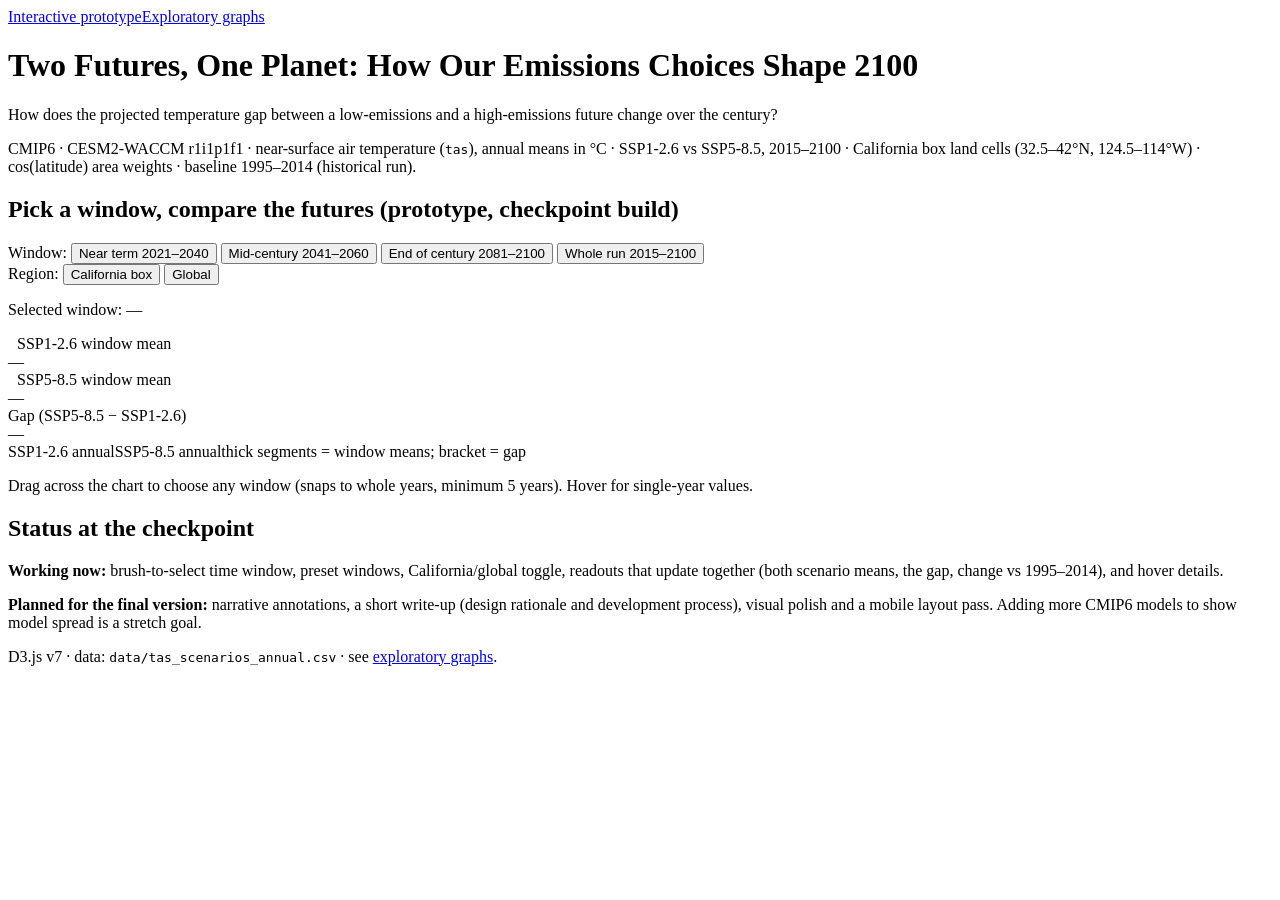
==== index.html @ b0ca7f47 "Add prototype, exploratory graphs page, README" ====
<!doctype html>
<html lang="en">
<head>
  <meta charset="utf-8">
  <meta name="viewport" content="width=device-width, initial-scale=1">
  <title>Two Futures, One Planet</title>
  <link rel="stylesheet" href="css/style.css">
</head>
<body>
<main>
  <nav class="top"><a href="index.html">Interactive prototype</a><a href="exploration.html">Exploratory graphs</a></nav>
  <header>
    <h1>Two Futures, One Planet: How Our Emissions Choices Shape 2100</h1>
    <p class="question">How does the projected temperature gap between a low-emissions and a high-emissions future change over the century?</p>
    <p class="data-note">CMIP6 · CESM2-WACCM r1i1p1f1 · near-surface air temperature (<code>tas</code>), annual means in °C ·
      SSP1-2.6 vs SSP5-8.5, 2015–2100 · <span id="region-note">California box land cells (32.5–42°N, 124.5–114°W)</span> · cos(latitude) area weights · baseline 1995–2014 (historical run).</p>
  </header>

  <section class="card">
    <h2>Pick a window, compare the futures <span class="status">(prototype, checkpoint build)</span></h2>
    <div class="controls">
      <div class="group"><span class="group-label">Window:</span>
        <button class="chip" data-a="2021" data-b="2040">Near term 2021–2040</button>
        <button class="chip" data-a="2041" data-b="2060">Mid-century 2041–2060</button>
        <button class="chip" data-a="2081" data-b="2100">End of century 2081–2100</button>
        <button class="chip" data-a="2015" data-b="2100">Whole run 2015–2100</button>
      </div>
      <div class="group"><span class="group-label">Region:</span>
        <button class="chip" data-region="ca" aria-pressed="true">California box</button>
        <button class="chip" data-region="glob" aria-pressed="false">Global</button>
      </div>
    </div>
    <p class="window-label">Selected window: <span id="win-label">—</span></p>
    <div class="readout" aria-live="polite">
      <div class="tile"><div class="k"><i class="dot" style="width:9px;height:9px;border-radius:50%;background:var(--low);display:inline-block"></i>SSP1-2.6 window mean</div><div class="v" id="v-low">—</div><div class="s" id="s-low"></div></div>
      <div class="tile"><div class="k"><i class="dot" style="width:9px;height:9px;border-radius:50%;background:var(--high);display:inline-block"></i>SSP5-8.5 window mean</div><div class="v" id="v-high">—</div><div class="s" id="s-high"></div></div>
      <div class="tile"><div class="k">Gap (SSP5-8.5 − SSP1-2.6)</div><div class="v" id="v-gap">—</div><div class="s" id="s-gap"></div></div>
    </div>
    <div class="legend"><span><i style="background:var(--low)"></i>SSP1-2.6 annual</span><span><i style="background:var(--high)"></i>SSP5-8.5 annual</span><span><i style="background:var(--text-primary)"></i>thick segments = window means; bracket = gap</span></div>
    <div class="chart" id="proto"></div>
    <p class="status">Drag across the chart to choose any window (snaps to whole years, minimum 5 years). Hover for single-year values.</p>
  </section>

  <section class="card">
    <h2>Status at the checkpoint</h2>
    <p class="finding"><strong>Working now:</strong> brush-to-select time window, preset windows, California/global toggle, readouts that update together (both scenario means, the gap, change vs 1995–2014), and hover details.</p>
    <p class="finding"><strong>Planned for the final version:</strong> narrative annotations, a short write-up (design rationale and development process), visual polish and a mobile layout pass. Adding more CMIP6 models to show model spread is a stretch goal.</p>
  </section>
  <footer>D3.js v7 · data: <code>data/tas_scenarios_annual.csv</code> · see <a href="exploration.html">exploratory graphs</a>.</footer>
</main>
<script src="lib/d3.v7.min.js"></script>
<script src="js/common.js"></script>
<script src="js/prototype.js"></script>
</body>
</html>
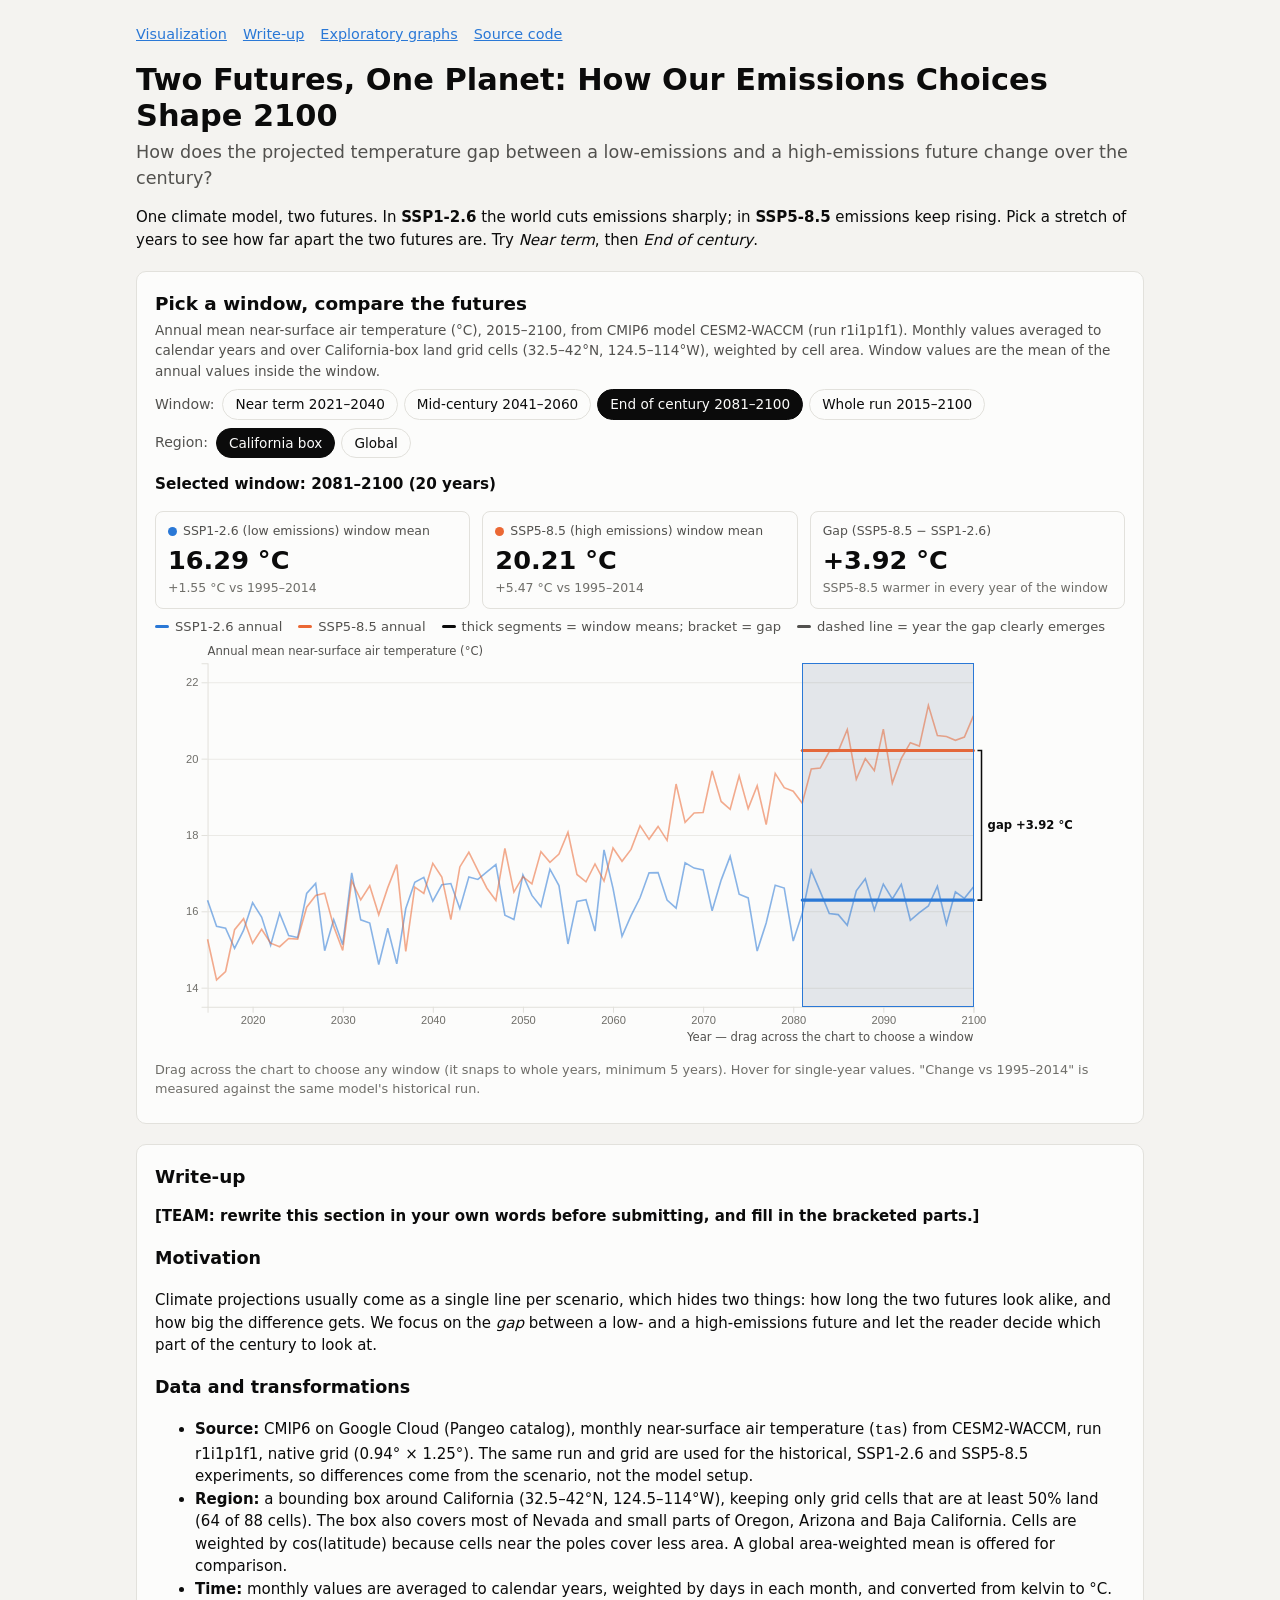
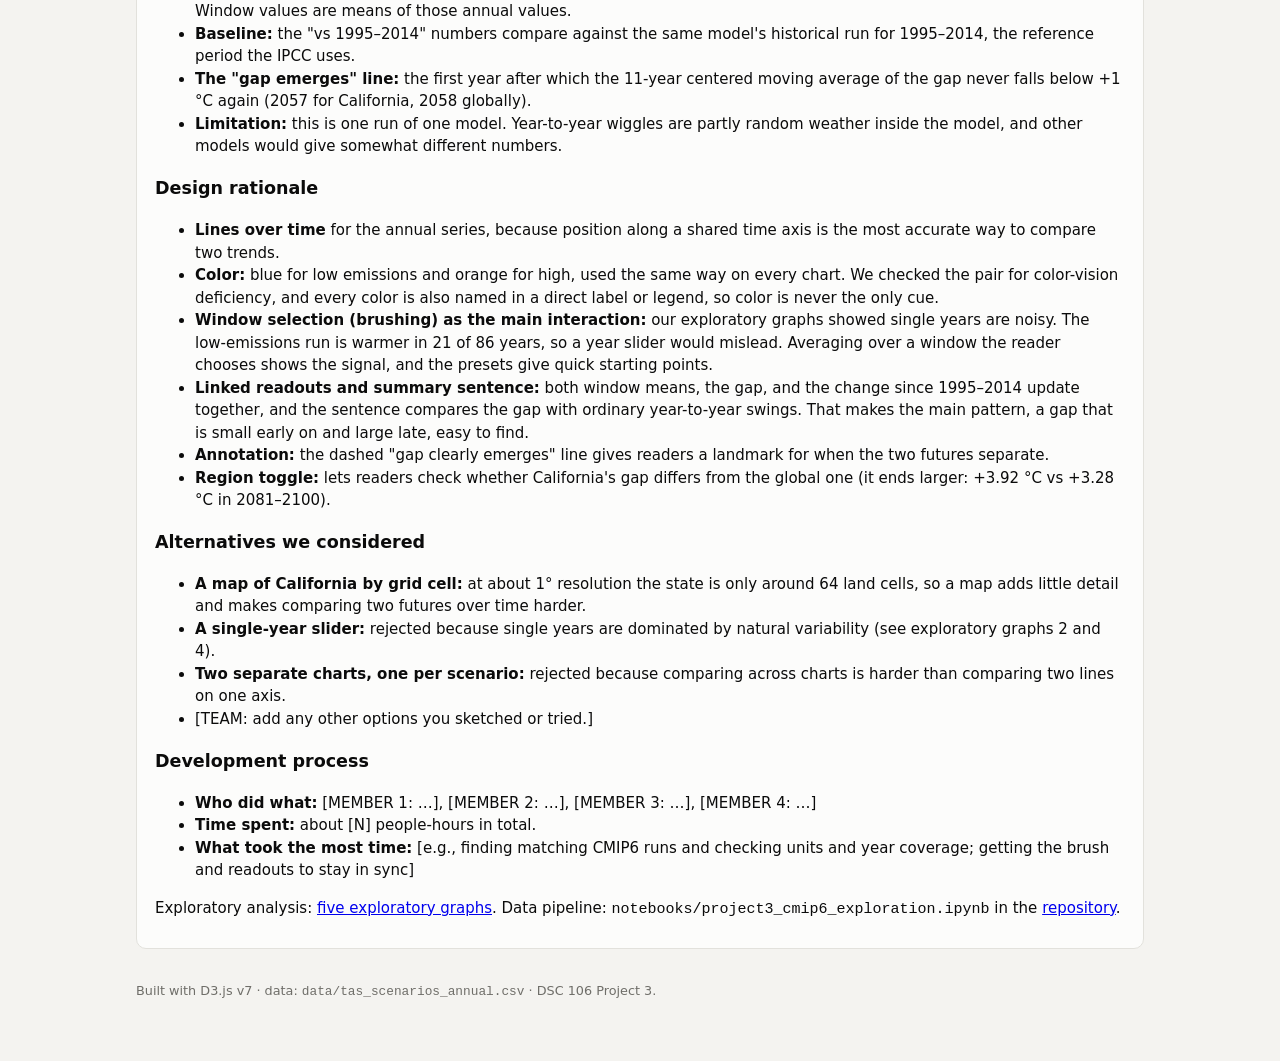
==== commit 7812bbe4: "Final version: remove checkpoint text, add subtitle, summary, write-up" ====
--- a/index.html
+++ b/index.html
@@ -8,16 +8,18 @@
 </head>
 <body>
 <main>
-  <nav class="top"><a href="index.html">Interactive prototype</a><a href="exploration.html">Exploratory graphs</a></nav>
+  <nav class="top"><a href="#viz">Visualization</a><a href="#writeup">Write-up</a><a href="exploration.html">Exploratory graphs</a><a href="https://github.com/jaceyccy/dsc106-project3">Source code</a></nav>
   <header>
     <h1>Two Futures, One Planet: How Our Emissions Choices Shape 2100</h1>
     <p class="question">How does the projected temperature gap between a low-emissions and a high-emissions future change over the century?</p>
-    <p class="data-note">CMIP6 · CESM2-WACCM r1i1p1f1 · near-surface air temperature (<code>tas</code>), annual means in °C ·
-      SSP1-2.6 vs SSP5-8.5, 2015–2100 · <span id="region-note">California box land cells (32.5–42°N, 124.5–114°W)</span> · cos(latitude) area weights · baseline 1995–2014 (historical run).</p>
+    <p class="intro">One climate model, two futures. In <strong>SSP1-2.6</strong> the world cuts emissions sharply; in <strong>SSP5-8.5</strong> emissions keep rising. Pick a stretch of years to see how far apart the two futures are. Try <em>Near term</em>, then <em>End of century</em>.</p>
   </header>
 
-  <section class="card">
-    <h2>Pick a window, compare the futures <span class="status">(prototype, checkpoint build)</span></h2>
+  <section class="card" id="viz">
+    <h2>Pick a window, compare the futures</h2>
+    <p class="subtitle" id="chart-subtitle">Annual mean near-surface air temperature (°C), 2015–2100, from CMIP6 model CESM2-WACCM (run r1i1p1f1).
+      Monthly values averaged to calendar years and over <span id="region-note">California-box land grid cells (32.5–42°N, 124.5–114°W), weighted by cell area</span>.
+      Window values are the mean of the annual values inside the window.</p>
     <div class="controls">
       <div class="group"><span class="group-label">Window:</span>
         <button class="chip" data-a="2021" data-b="2040">Near term 2021–2040</button>
@@ -31,22 +33,61 @@
       </div>
     </div>
     <p class="window-label">Selected window: <span id="win-label">—</span></p>
+    <p class="summary" id="summary" aria-live="polite"></p>
     <div class="readout" aria-live="polite">
-      <div class="tile"><div class="k"><i class="dot" style="width:9px;height:9px;border-radius:50%;background:var(--low);display:inline-block"></i>SSP1-2.6 window mean</div><div class="v" id="v-low">—</div><div class="s" id="s-low"></div></div>
-      <div class="tile"><div class="k"><i class="dot" style="width:9px;height:9px;border-radius:50%;background:var(--high);display:inline-block"></i>SSP5-8.5 window mean</div><div class="v" id="v-high">—</div><div class="s" id="s-high"></div></div>
+      <div class="tile"><div class="k"><i class="dot" style="width:9px;height:9px;border-radius:50%;background:var(--low);display:inline-block"></i>SSP1-2.6 (low emissions) window mean</div><div class="v" id="v-low">—</div><div class="s" id="s-low"></div></div>
+      <div class="tile"><div class="k"><i class="dot" style="width:9px;height:9px;border-radius:50%;background:var(--high);display:inline-block"></i>SSP5-8.5 (high emissions) window mean</div><div class="v" id="v-high">—</div><div class="s" id="s-high"></div></div>
       <div class="tile"><div class="k">Gap (SSP5-8.5 − SSP1-2.6)</div><div class="v" id="v-gap">—</div><div class="s" id="s-gap"></div></div>
     </div>
-    <div class="legend"><span><i style="background:var(--low)"></i>SSP1-2.6 annual</span><span><i style="background:var(--high)"></i>SSP5-8.5 annual</span><span><i style="background:var(--text-primary)"></i>thick segments = window means; bracket = gap</span></div>
+    <div class="legend"><span><i style="background:var(--low)"></i>SSP1-2.6 annual</span><span><i style="background:var(--high)"></i>SSP5-8.5 annual</span><span><i style="background:var(--text-primary)"></i>thick segments = window means; bracket = gap</span><span><i style="background:var(--text-secondary)"></i>dashed line = year the gap clearly emerges</span></div>
     <div class="chart" id="proto"></div>
-    <p class="status">Drag across the chart to choose any window (snaps to whole years, minimum 5 years). Hover for single-year values.</p>
+    <p class="status">Drag across the chart to choose any window (it snaps to whole years, minimum 5 years). Hover for single-year values. "Change vs 1995–2014" is measured against the same model's historical run.</p>
   </section>
 
-  <section class="card">
-    <h2>Status at the checkpoint</h2>
-    <p class="finding"><strong>Working now:</strong> brush-to-select time window, preset windows, California/global toggle, readouts that update together (both scenario means, the gap, change vs 1995–2014), and hover details.</p>
-    <p class="finding"><strong>Planned for the final version:</strong> narrative annotations, a short write-up (design rationale and development process), visual polish and a mobile layout pass. Adding more CMIP6 models to show model spread is a stretch goal.</p>
+  <section class="card writeup" id="writeup">
+    <h2>Write-up</h2>
+    <p class="note-to-team"><strong>[TEAM: rewrite this section in your own words before submitting, and fill in the bracketed parts.]</strong></p>
+
+    <h3>Motivation</h3>
+    <p>Climate projections usually come as a single line per scenario, which hides two things: how long the two futures look alike, and how big the difference gets. We focus on the <em>gap</em> between a low- and a high-emissions future and let the reader decide which part of the century to look at.</p>
+
+    <h3>Data and transformations</h3>
+    <ul>
+      <li><strong>Source:</strong> CMIP6 on Google Cloud (Pangeo catalog), monthly near-surface air temperature (<code>tas</code>) from CESM2-WACCM, run r1i1p1f1, native grid (0.94° × 1.25°). The same run and grid are used for the historical, SSP1-2.6 and SSP5-8.5 experiments, so differences come from the scenario, not the model setup.</li>
+      <li><strong>Region:</strong> a bounding box around California (32.5–42°N, 124.5–114°W), keeping only grid cells that are at least 50% land (64 of 88 cells). The box also covers most of Nevada and small parts of Oregon, Arizona and Baja California. Cells are weighted by cos(latitude) because cells near the poles cover less area. A global area-weighted mean is offered for comparison.</li>
+      <li><strong>Time:</strong> monthly values are averaged to calendar years, weighted by days in each month, and converted from kelvin to °C. Window values are means of those annual values.</li>
+      <li><strong>Baseline:</strong> the "vs 1995–2014" numbers compare against the same model's historical run for 1995–2014, the reference period the IPCC uses.</li>
+      <li><strong>The "gap emerges" line:</strong> the first year after which the 11-year centered moving average of the gap never falls below +1 °C again (2057 for California, 2058 globally).</li>
+      <li><strong>Limitation:</strong> this is one run of one model. Year-to-year wiggles are partly random weather inside the model, and other models would give somewhat different numbers.</li>
+    </ul>
+
+    <h3>Design rationale</h3>
+    <ul>
+      <li><strong>Lines over time</strong> for the annual series, because position along a shared time axis is the most accurate way to compare two trends.</li>
+      <li><strong>Color:</strong> blue for low emissions and orange for high, used the same way on every chart. We checked the pair for color-vision deficiency, and every color is also named in a direct label or legend, so color is never the only cue.</li>
+      <li><strong>Window selection (brushing) as the main interaction:</strong> our exploratory graphs showed single years are noisy. The low-emissions run is warmer in 21 of 86 years, so a year slider would mislead. Averaging over a window the reader chooses shows the signal, and the presets give quick starting points.</li>
+      <li><strong>Linked readouts and summary sentence:</strong> both window means, the gap, and the change since 1995–2014 update together, and the sentence compares the gap with ordinary year-to-year swings. That makes the main pattern, a gap that is small early on and large late, easy to find.</li>
+      <li><strong>Annotation:</strong> the dashed "gap clearly emerges" line gives readers a landmark for when the two futures separate.</li>
+      <li><strong>Region toggle:</strong> lets readers check whether California's gap differs from the global one (it ends larger: +3.92 °C vs +3.28 °C in 2081–2100).</li>
+    </ul>
+
+    <h3>Alternatives we considered</h3>
+    <ul>
+      <li><strong>A map of California by grid cell:</strong> at about 1° resolution the state is only around 64 land cells, so a map adds little detail and makes comparing two futures over time harder.</li>
+      <li><strong>A single-year slider:</strong> rejected because single years are dominated by natural variability (see exploratory graphs 2 and 4).</li>
+      <li><strong>Two separate charts, one per scenario:</strong> rejected because comparing across charts is harder than comparing two lines on one axis.</li>
+      <li>[TEAM: add any other options you sketched or tried.]</li>
+    </ul>
+
+    <h3>Development process</h3>
+    <ul>
+      <li><strong>Who did what:</strong> [MEMBER 1: …], [MEMBER 2: …], [MEMBER 3: …], [MEMBER 4: …]</li>
+      <li><strong>Time spent:</strong> about [N] people-hours in total.</li>
+      <li><strong>What took the most time:</strong> [e.g., finding matching CMIP6 runs and checking units and year coverage; getting the brush and readouts to stay in sync]</li>
+    </ul>
+    <p>Exploratory analysis: <a href="exploration.html">five exploratory graphs</a>. Data pipeline: <code>notebooks/project3_cmip6_exploration.ipynb</code> in the <a href="https://github.com/jaceyccy/dsc106-project3">repository</a>.</p>
   </section>
-  <footer>D3.js v7 · data: <code>data/tas_scenarios_annual.csv</code> · see <a href="exploration.html">exploratory graphs</a>.</footer>
+  <footer>Built with D3.js v7 · data: <code>data/tas_scenarios_annual.csv</code> · DSC 106 Project 3.</footer>
 </main>
 <script src="lib/d3.v7.min.js"></script>
 <script src="js/common.js"></script>
--- a/css/style.css
+++ b/css/style.css
@@ -0,0 +1,131 @@
+/* Two Futures, One Planet — shared styles (DSC 106 Project 3) */
+:root {
+  color-scheme: light;
+  --surface-0: #f4f3f0;
+  --surface-1: #fcfcfb;
+  --border: #e2e1dc;
+  --grid: #ebeae6;
+  --text-primary: #0b0b0b;
+  --text-secondary: #52514e;
+  --text-muted: #6f6e69;
+  --low: #2a78d6;      /* SSP1-2.6 (categorical slot 1, blue) */
+  --high: #eb6834;     /* SSP5-8.5 (categorical slot 2, orange) */
+  --hist: #6f6e69;     /* historical run: neutral ink */
+  --reg-ca: #1baf7a;   /* California box (slot 3, aqua) — always direct-labelled */
+  --reg-glob: #6250d6; /* Global (slot 7, violet) */
+  --band: rgba(82, 81, 78, 0.10);
+  --brush: rgba(42, 120, 214, 0.12);
+}
+@media (prefers-color-scheme: dark) {
+  :root:not([data-theme="light"]) {
+    color-scheme: dark;
+    --surface-0: #121211;
+    --surface-1: #1a1a19;
+    --border: #33332f;
+    --grid: #2a2a27;
+    --text-primary: #f0efec;
+    --text-secondary: #c3c2b7;
+    --text-muted: #9c9b93;
+    --low: #3987e5;
+    --high: #d95926;
+    --hist: #9c9b93;
+    --reg-ca: #199e70;
+    --reg-glob: #9085e9;
+    --band: rgba(195, 194, 183, 0.10);
+    --brush: rgba(57, 135, 229, 0.18);
+  }
+}
+:root[data-theme="dark"] {
+  color-scheme: dark;
+  --surface-0: #121211; --surface-1: #1a1a19; --border: #33332f; --grid: #2a2a27;
+  --text-primary: #f0efec; --text-secondary: #c3c2b7; --text-muted: #9c9b93;
+  --low: #3987e5; --high: #d95926; --hist: #9c9b93; --reg-ca: #199e70; --reg-glob: #9085e9;
+  --band: rgba(195, 194, 183, 0.10); --brush: rgba(57, 135, 229, 0.18);
+}
+
+* { box-sizing: border-box; }
+body {
+  margin: 0;
+  overflow-x: hidden;
+  background: var(--surface-0);
+  color: var(--text-primary);
+  font: 15px/1.5 system-ui, -apple-system, "Segoe UI", Roboto, sans-serif;
+}
+main { max-width: 1040px; margin: 0 auto; padding: 24px 16px 64px; }
+header h1 { font-size: 1.9rem; line-height: 1.2; margin: 0 0 4px; }
+header .question { font-size: 1.1rem; color: var(--text-secondary); margin: 0 0 8px; }
+header .data-note { font-size: 0.85rem; color: var(--text-muted); margin: 0; }
+nav.top { display: flex; gap: 16px; font-size: 0.9rem; margin-bottom: 16px; flex-wrap: wrap; }
+nav.top a { color: var(--low); }
+
+.card {
+  background: var(--surface-1);
+  border: 1px solid var(--border);
+  border-radius: 10px;
+  padding: 18px 18px 12px;
+  margin: 20px 0;
+}
+.card h2 { font-size: 1.15rem; margin: 0 0 2px; }
+.card .subtitle { font-size: 0.85rem; color: var(--text-secondary); margin: 0 0 8px; }
+.card .finding { font-size: 0.92rem; margin: 8px 0 4px; }
+.card .finding strong { font-weight: 600; }
+.chart { width: 100%; position: relative; }
+.chart svg { display: block; width: 100%; height: auto; overflow: visible; }
+
+.legend { display: flex; gap: 16px; flex-wrap: wrap; font-size: 0.82rem; color: var(--text-secondary); margin: 4px 0 6px; }
+.legend span { display: inline-flex; align-items: center; gap: 6px; }
+.legend i { width: 14px; height: 3px; border-radius: 2px; display: inline-block; }
+.legend i.dot { width: 9px; height: 9px; border-radius: 50%; }
+.legend i.sq { width: 11px; height: 11px; border-radius: 2px; }
+
+.axis text { fill: var(--text-muted); font-size: 11px; }
+.axis path, .axis line { stroke: var(--border); }
+.grid line { stroke: var(--grid); }
+.grid path { display: none; }
+.axis-title { fill: var(--text-secondary); font-size: 11.5px; }
+.label { font-size: 11.5px; fill: var(--text-primary); }
+.label.muted { fill: var(--text-secondary); }
+
+.tooltip {
+  position: absolute; pointer-events: none; z-index: 10;
+  background: var(--surface-1); color: var(--text-primary);
+  border: 1px solid var(--border); border-radius: 8px;
+  box-shadow: 0 4px 14px rgba(0,0,0,0.12);
+  padding: 8px 10px; font-size: 12px; line-height: 1.45;
+  opacity: 0; transition: opacity 80ms; white-space: nowrap;
+}
+.tooltip .tt-row { display: flex; gap: 8px; align-items: center; justify-content: space-between; }
+.tooltip .sw { width: 9px; height: 9px; border-radius: 50%; display: inline-block; margin-right: 4px; }
+.tooltip b { font-weight: 600; }
+
+details.table-view { font-size: 0.82rem; color: var(--text-secondary); margin-top: 6px; }
+details.table-view table { border-collapse: collapse; margin-top: 6px; }
+details.table-view td, details.table-view th { padding: 2px 10px 2px 0; text-align: right; }
+details.table-view th { color: var(--text-primary); font-weight: 600; }
+
+footer { font-size: 0.8rem; color: var(--text-muted); margin-top: 32px; }
+
+/* Prototype controls */
+.controls { display: flex; flex-wrap: wrap; gap: 8px 16px; align-items: center; margin: 6px 0 10px; font-size: 0.88rem; }
+.controls .group { display: flex; gap: 6px; align-items: center; flex-wrap: wrap; }
+.controls .group-label { color: var(--text-secondary); margin-right: 2px; }
+button.chip {
+  font: inherit; font-size: 0.85rem; cursor: pointer;
+  border: 1px solid var(--border); background: var(--surface-1); color: var(--text-primary);
+  border-radius: 999px; padding: 4px 12px; min-height: 30px;
+}
+button.chip[aria-pressed="true"] { background: var(--text-primary); color: var(--surface-1); border-color: var(--text-primary); }
+button.chip:focus-visible { outline: 2px solid var(--low); outline-offset: 2px; }
+.readout { display: grid; grid-template-columns: repeat(3, minmax(0, 1fr)); gap: 12px; margin: 4px 0 8px; }
+.readout .tile { border: 1px solid var(--border); border-radius: 8px; padding: 10px 12px; }
+.readout .tile .k { font-size: 0.78rem; color: var(--text-secondary); display: flex; align-items: center; gap: 6px; }
+.readout .tile .v { font-size: 1.6rem; font-weight: 600; font-variant-numeric: tabular-nums; }
+.readout .tile .s { font-size: 0.78rem; color: var(--text-muted); }
+.brush .selection { fill: var(--brush); stroke: var(--low); stroke-width: 1; }
+.brush .handle { fill: transparent; }
+.window-label { font-size: 0.95rem; font-weight: 600; }
+.status { font-size: 0.8rem; color: var(--text-muted); }
+@media (max-width: 640px) {
+  .readout { grid-template-columns: 1fr; }
+  header h1 { font-size: 1.45rem; }
+}
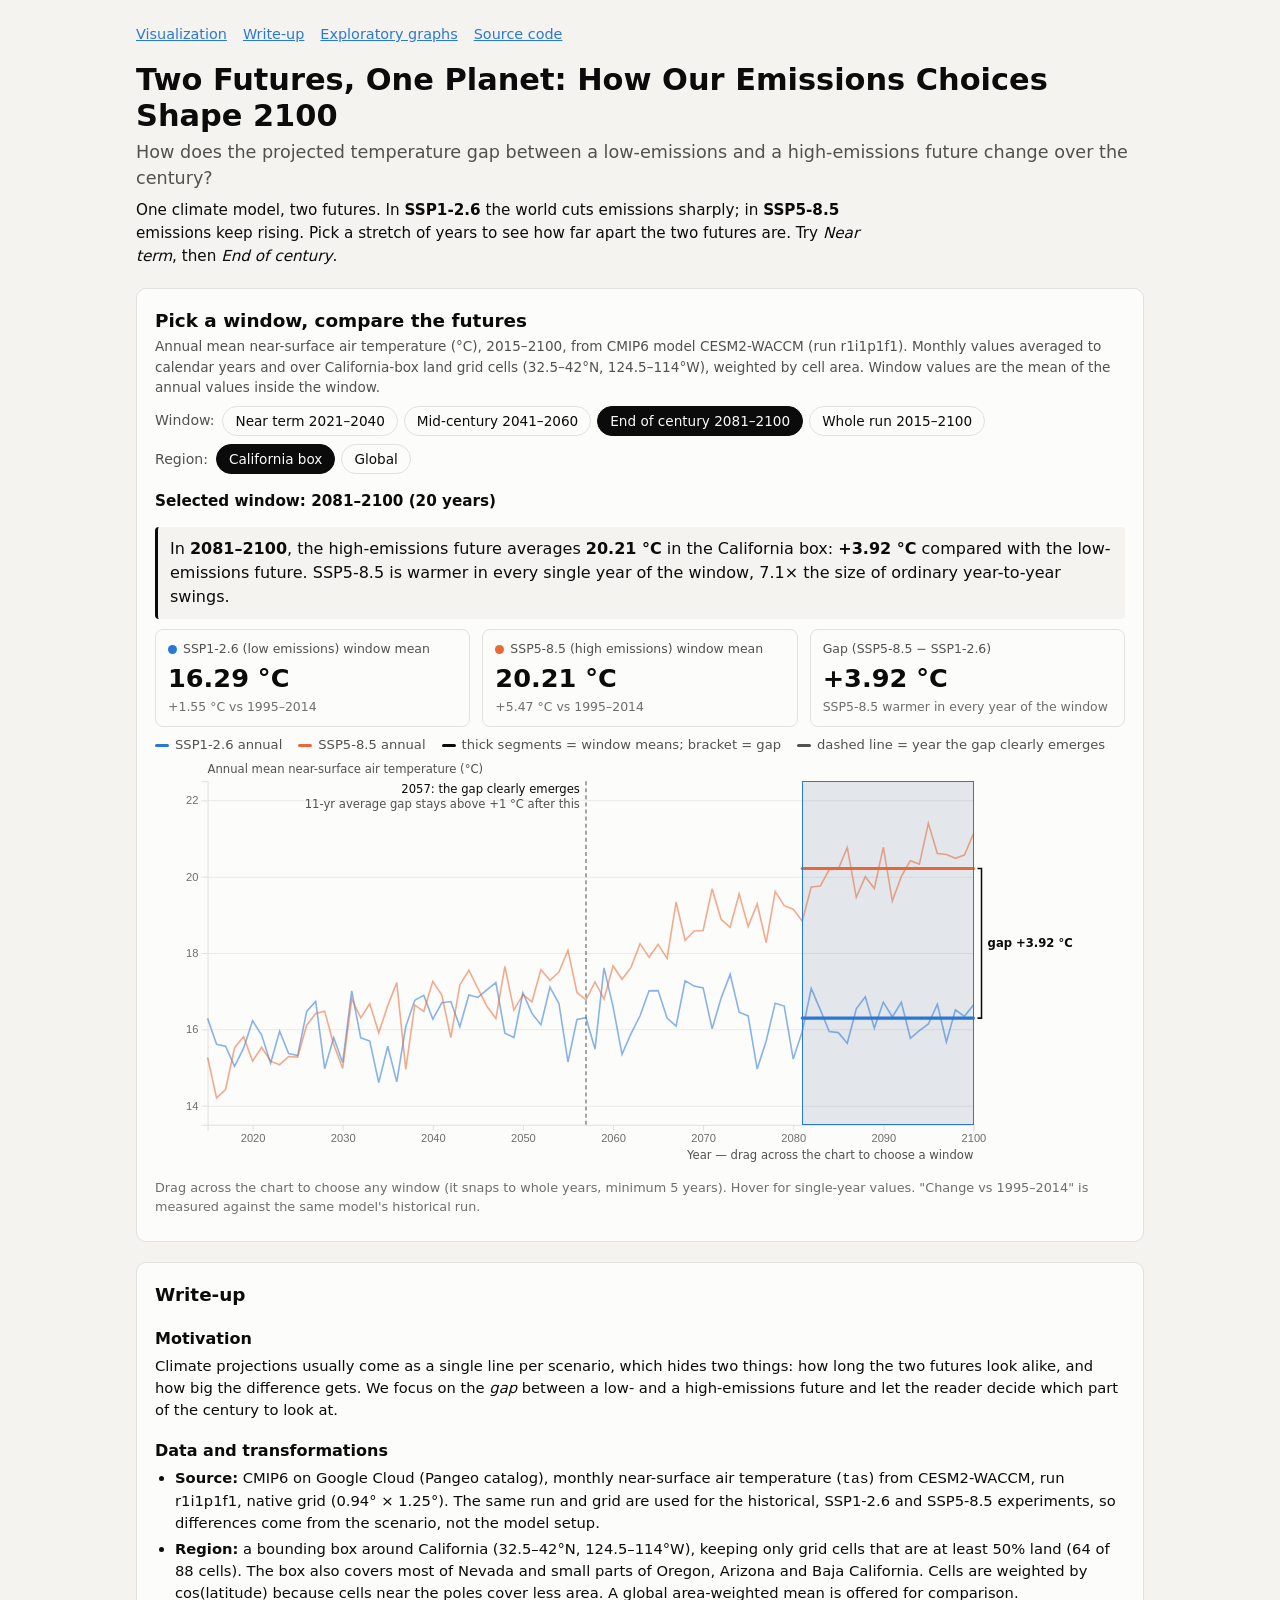
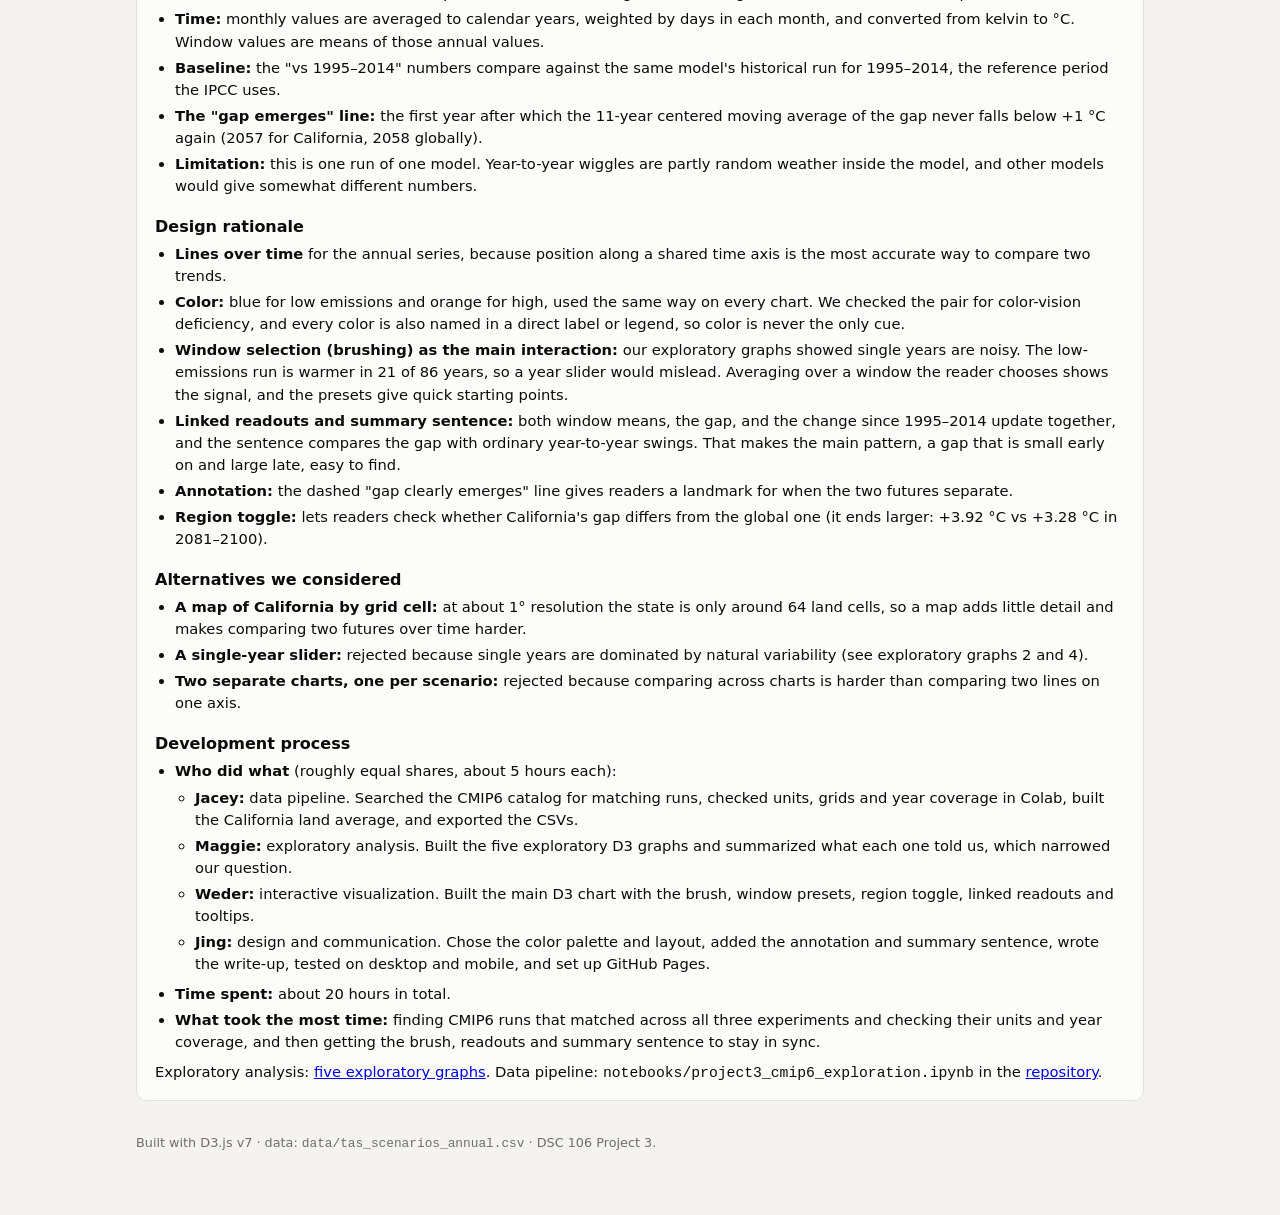
==== commit 80b24dca: "Write-up: fill in development process (team roles, 20 hours), remove placeholders" ====
--- a/index.html
+++ b/index.html
@@ -46,7 +46,6 @@
 
   <section class="card writeup" id="writeup">
     <h2>Write-up</h2>
-    <p class="note-to-team"><strong>[TEAM: rewrite this section in your own words before submitting, and fill in the bracketed parts.]</strong></p>
 
     <h3>Motivation</h3>
     <p>Climate projections usually come as a single line per scenario, which hides two things: how long the two futures look alike, and how big the difference gets. We focus on the <em>gap</em> between a low- and a high-emissions future and let the reader decide which part of the century to look at.</p>
@@ -76,14 +75,20 @@
       <li><strong>A map of California by grid cell:</strong> at about 1° resolution the state is only around 64 land cells, so a map adds little detail and makes comparing two futures over time harder.</li>
       <li><strong>A single-year slider:</strong> rejected because single years are dominated by natural variability (see exploratory graphs 2 and 4).</li>
       <li><strong>Two separate charts, one per scenario:</strong> rejected because comparing across charts is harder than comparing two lines on one axis.</li>
-      <li>[TEAM: add any other options you sketched or tried.]</li>
     </ul>
 
     <h3>Development process</h3>
     <ul>
-      <li><strong>Who did what:</strong> [MEMBER 1: …], [MEMBER 2: …], [MEMBER 3: …], [MEMBER 4: …]</li>
-      <li><strong>Time spent:</strong> about [N] people-hours in total.</li>
-      <li><strong>What took the most time:</strong> [e.g., finding matching CMIP6 runs and checking units and year coverage; getting the brush and readouts to stay in sync]</li>
+      <li><strong>Who did what</strong> (roughly equal shares, about 5 hours each):
+        <ul>
+          <li><strong>Jacey:</strong> data pipeline. Searched the CMIP6 catalog for matching runs, checked units, grids and year coverage in Colab, built the California land average, and exported the CSVs.</li>
+          <li><strong>Maggie:</strong> exploratory analysis. Built the five exploratory D3 graphs and summarized what each one told us, which narrowed our question.</li>
+          <li><strong>Weder:</strong> interactive visualization. Built the main D3 chart with the brush, window presets, region toggle, linked readouts and tooltips.</li>
+          <li><strong>Jing:</strong> design and communication. Chose the color palette and layout, added the annotation and summary sentence, wrote the write-up, tested on desktop and mobile, and set up GitHub Pages.</li>
+        </ul>
+      </li>
+      <li><strong>Time spent:</strong> about 20 hours in total.</li>
+      <li><strong>What took the most time:</strong> finding CMIP6 runs that matched across all three experiments and checking their units and year coverage, and then getting the brush, readouts and summary sentence to stay in sync.</li>
     </ul>
     <p>Exploratory analysis: <a href="exploration.html">five exploratory graphs</a>. Data pipeline: <code>notebooks/project3_cmip6_exploration.ipynb</code> in the <a href="https://github.com/jaceyccy/dsc106-project3">repository</a>.</p>
   </section>
--- a/css/style.css
+++ b/css/style.css
@@ -129,3 +129,14 @@
   .readout { grid-template-columns: 1fr; }
   header h1 { font-size: 1.45rem; }
 }
+
+/* Final-version additions */
+header .intro { font-size: 0.95rem; margin: 0 0 8px; max-width: 760px; }
+.summary { font-size: 1rem; margin: 2px 0 10px; padding: 10px 12px; border-left: 3px solid var(--text-primary); background: var(--surface-0); border-radius: 4px; }
+.writeup h3 { font-size: 1rem; margin: 18px 0 4px; }
+.writeup ul { margin: 4px 0 8px; padding-left: 20px; }
+.writeup li, .writeup p { font-size: 0.92rem; margin: 4px 0; }
+.note-to-team { color: var(--high); }
+.brush .selection { pointer-events: none; } /* lets a new drag start anywhere, even inside the current window */
+code { overflow-wrap: anywhere; word-break: break-word; }
+.chart svg { user-select: none; -webkit-user-select: none; }
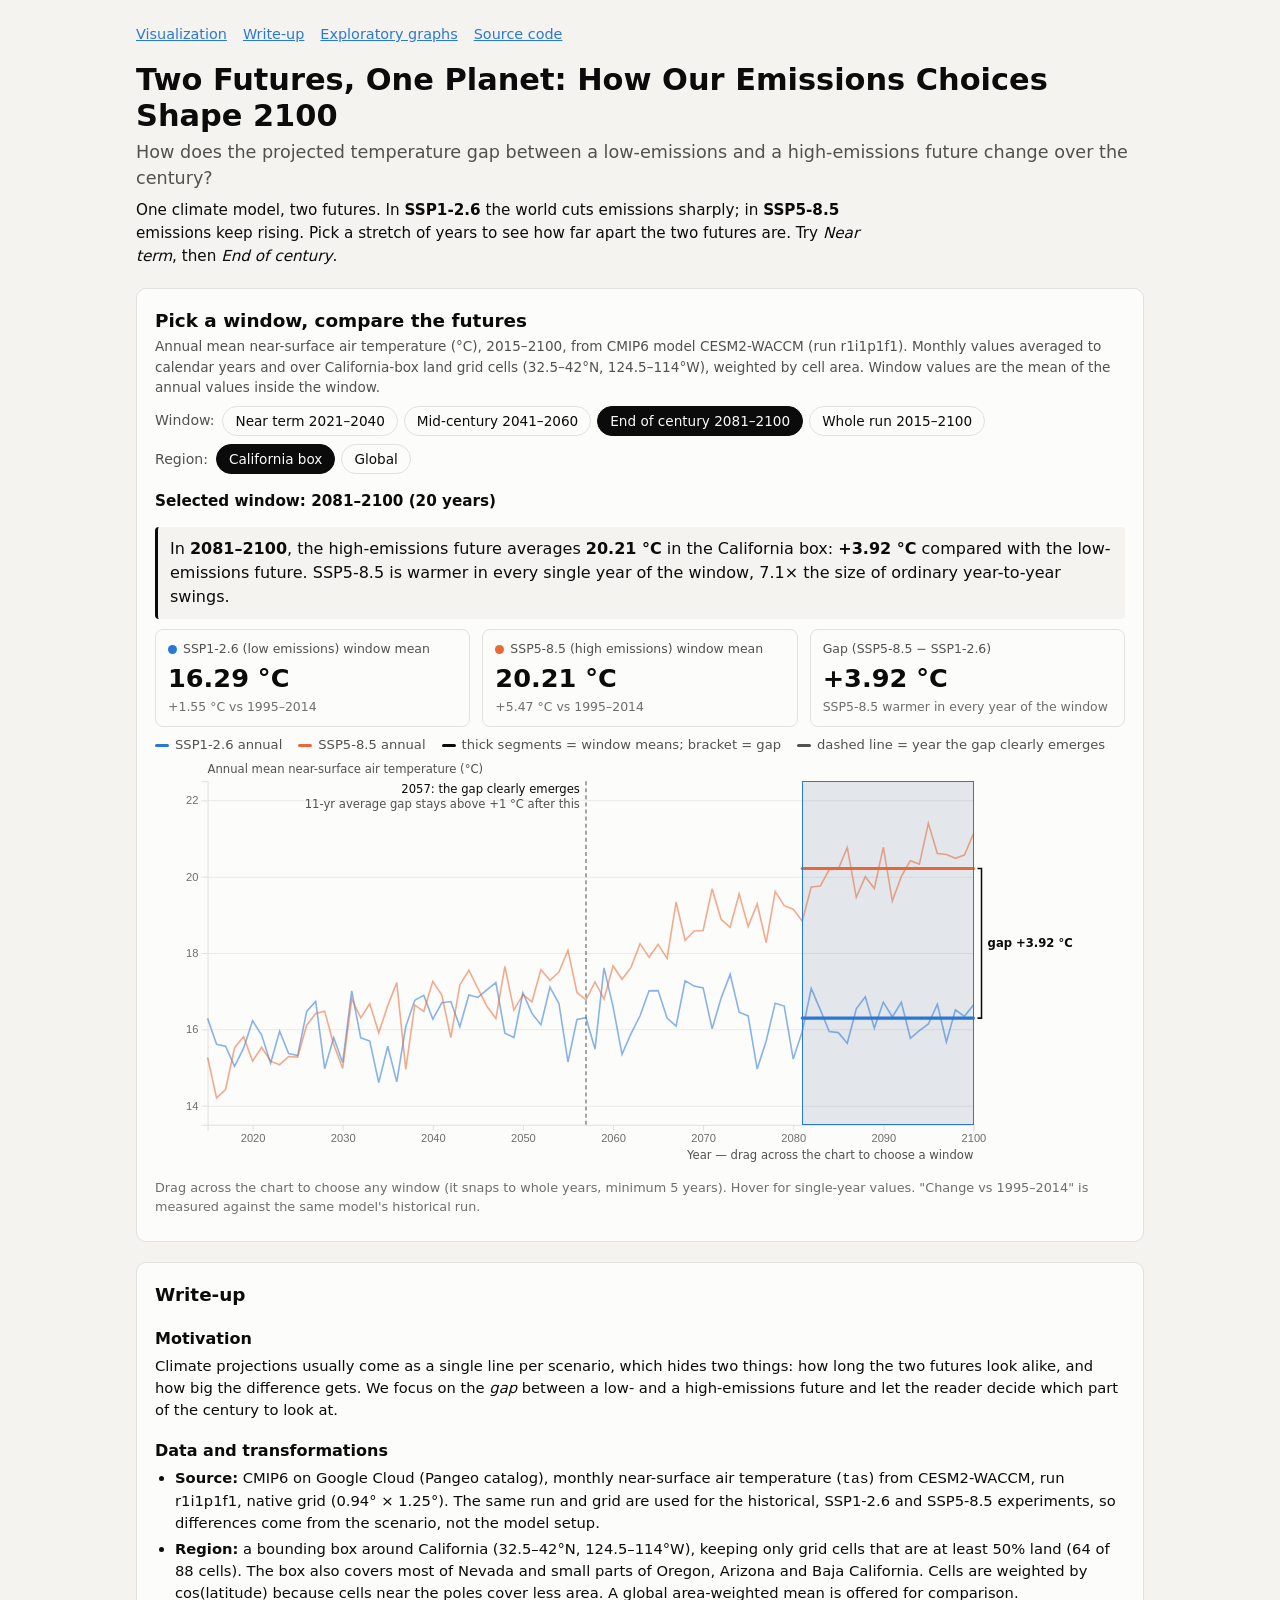
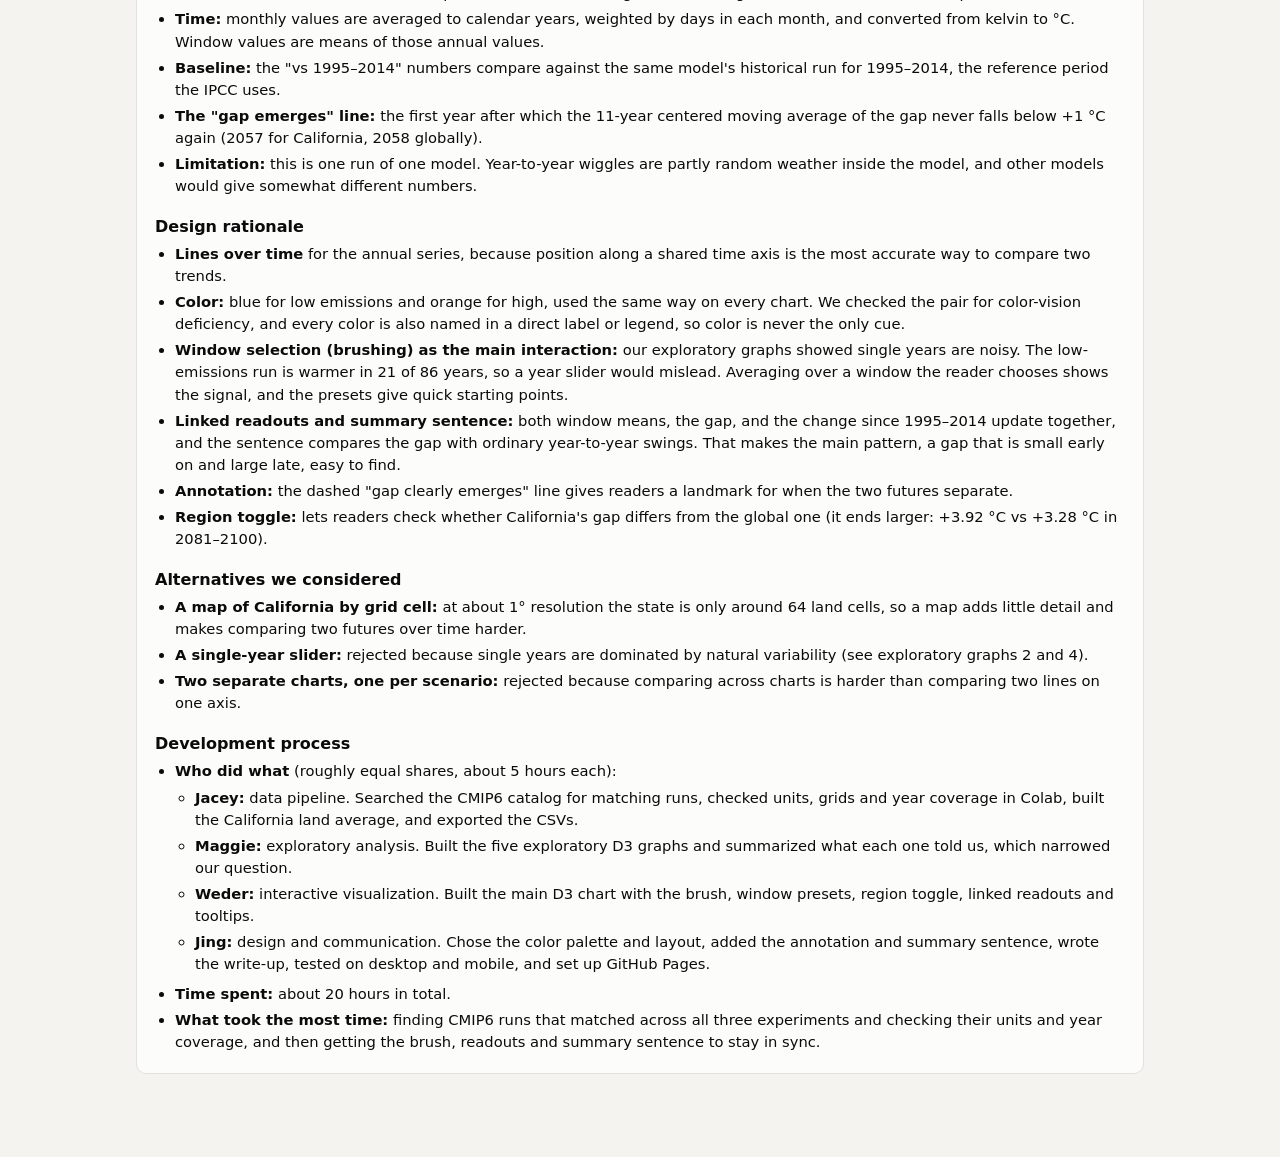
==== commit 1fab707e: "Remove write-up closing line and page footer" ====
--- a/index.html
+++ b/index.html
@@ -90,9 +90,7 @@
       <li><strong>Time spent:</strong> about 20 hours in total.</li>
       <li><strong>What took the most time:</strong> finding CMIP6 runs that matched across all three experiments and checking their units and year coverage, and then getting the brush, readouts and summary sentence to stay in sync.</li>
     </ul>
-    <p>Exploratory analysis: <a href="exploration.html">five exploratory graphs</a>. Data pipeline: <code>notebooks/project3_cmip6_exploration.ipynb</code> in the <a href="https://github.com/jaceyccy/dsc106-project3">repository</a>.</p>
   </section>
-  <footer>Built with D3.js v7 · data: <code>data/tas_scenarios_annual.csv</code> · DSC 106 Project 3.</footer>
 </main>
 <script src="lib/d3.v7.min.js"></script>
 <script src="js/common.js"></script>
